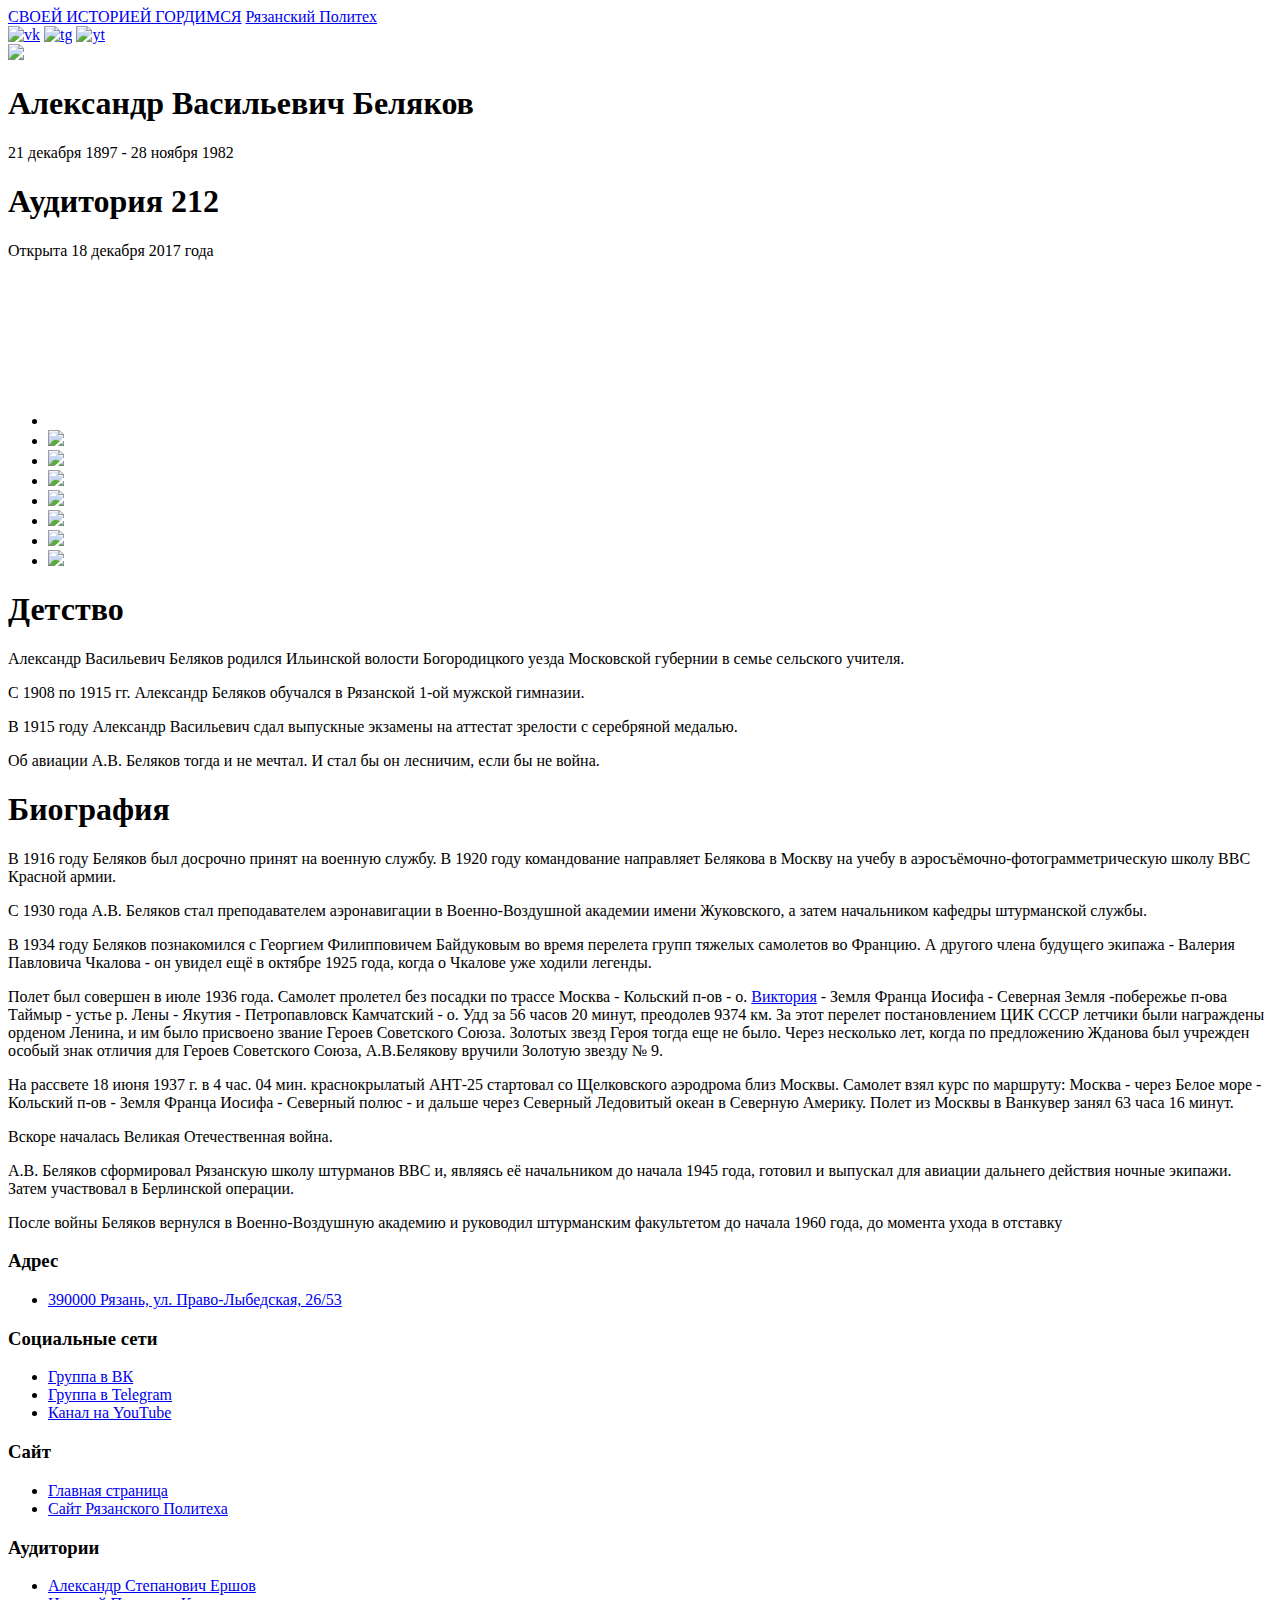
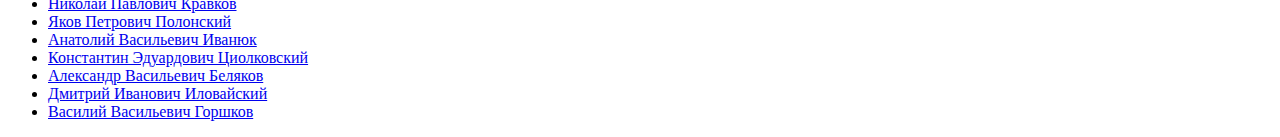
==== belyakov.html @ 304bb4c0 "Add files via upload" ====
<!DOCTYPE html>
<html>
<head>
    <meta charset="UTF-8">
    <meta http-equiv="X-UA-Compatible" content="IE=edge">
    <meta name="viewport" content="width=device-width, initial-scale=1.0">
    <link type="text/css" rel="stylesheet" href="css1/style.css" />
    <link type="text/css" rel="stylesheet" href="css1/lightslider.css" />
    <script src="https://ajax.googleapis.com/ajax/libs/jquery/3.6.4/jquery.min.js"></script>
    <script src="js/lightslider.js"></script>
    <script type="text/javascript" src="js/js1.js"></script>
    <title>Александр Васильевич Беляков | Своей историей гордимся!</title>
</head>
<body>
	<header class="header-background-audiences">
		<div class="header-container-audiences">
			<div class="logo-cont">
				<a href="site.html" class="logo">СВОЕЙ ИСТОРИЕЙ ГОРДИМСЯ</a>
				<a href="https://rimsou.ru/" target="_blank" class="logo politech">Рязанский Политех</a>
			</div>
			<nav class="header-navbar">
				<a href="https://vk.com/politech62" class="header-navbar-link">
					<img class="img-header" src="img/header/vk.png" alt="vk"></a>
				<a href="https://t.me/politech62" class="header-navbar-link">
					<img class="img-header" src="img/header/tg.png" alt="tg"></a>
				<a href="https://www.youtube.com/@user-tc1mk8qn7h" class="header-navbar-link">
					<img class="img-header" src="img/header/yt.png" alt="yt"></a>

			</nav>
		</div>
	</header>

    <main class="main-background">
            <div class="main-audiences">
                <div class="information-profile">
                    <div class="information-profile-avatar">
                        <img class = "information-avatar" src = "img/6.jpg">
                    </div>
                    <div class="other_inf">
                        <div class="information-profile-name_data">
                            <h1>Александр Васильевич Беляков</h1>
                            <p>21 декабря 1897 - 28 ноября 1982</p>
                        </div>
                        <div class="information-profile-audiences-data">
                            <h1>Аудитория 212</h1>
                            <p>Открыта 18 декабря 2017 года</p>
                        </div>
                    </div>
                </div>
            </div>
                <!-- /.information-profile -->
    </main>
        <div class="main-information">
            <div class="information-media">
                <ul id="lightSlider">
                    <li class="center"><iframe width="100%" height="100%" src="https://www.youtube.com/embed/oOJUbQZpJAs" title="Видеоэкскурсия по именной аудитории А  В  Белякова" frameborder="0" allow="accelerometer; autoplay; clipboard-write; encrypted-media; gyroscope; picture-in-picture; web-share" allowfullscreen></iframe></li>
                    <li class="center"><img src="img/audiences/belyakov/IMG_20210526_141753.jpg"></li>
                    <li class="center"><img src="img/audiences/belyakov/IMG_20210526_141808.jpg"></li>
                    <li class="center"><img src="img/audiences/belyakov/IMG_20210526_141554.jpg"></li>
                    <li class="center"><img src="img/audiences/belyakov/IMG_20210526_141559.jpg"></li>
                    <li class="center"><img src="img/audiences/belyakov/IMG_20210526_141615.jpg"></li>
                    <li class="center"><img src="img/audiences/belyakov/IMG_20210526_141625.jpg"></li>
                    <li class="center"><img src="img/audiences/belyakov/IMG_20210526_141708.jpg"></li>
                </ul>
            </div>

            <div class="information-text">
                <h1 class="about">Детство</h1>
                <p class="information-text-info">
                    Александр Васильевич Беляков родился Ильинской волости
                    Богородицкого уезда Московской губернии в семье сельского
                    учителя.
                </p>

                <p class="information-text-info">
                    С 1908 по 1915 гг. Александр Беляков обучался в Рязанской 1-ой
                    мужской гимназии.
                </p>

                <p class="information-text-info">
                    В 1915 году Александр Васильевич сдал выпускные экзамены на
                    аттестат зрелости с серебряной медалью.
                </p>

                <p class="information-text-info">
                    Об авиации А.В. Беляков тогда и не мечтал. И стал бы он
                    лесничим, если бы не война.
                </p>
            </div>

            <div class="information-text">
                <h1 class="about">Биография</h1>
                <p class="information-text-info">
                                    В 1916 году Беляков был досрочно
                    принят на военную службу. В 1920 году
                    командование направляет Белякова в
                    Москву на учебу в аэросъёмочно-фотограмметрическую школу
                    ВВС Красной армии.
                </p>

                <p class="information-text-info">
                    С 1930 года А.В. Беляков стал преподавателем
                    аэронавигации в Военно-Воздушной академии имени
                    Жуковского, а затем начальником кафедры штурманской
                    службы.
                </p>

                <p class="information-text-info">
                    В 1934 году Беляков познакомился с Георгием
                    Филипповичем Байдуковым во время
                    перелета групп тяжелых самолетов во
                    Францию. А другого члена будущего
                    экипажа - Валерия Павловича Чкалова -
                    он увидел ещё в октябре 1925 года, когда
                    о Чкалове уже ходили легенды.
                </p>

                <p class="information-text-info">
                    Полет был совершен в июле 1936 года. Самолет
                    пролетел без посадки по трассе Москва -
                    Кольский п-ов - о. 
                    <a class="mem" href="https://www.youtube.com/watch?v=dQw4w9WgXcQ">Виктория</a>
                     - Земля Франца
                    Иосифа - Северная Земля -побережье п-ова
                    Таймыр - устье р. Лены - Якутия -
                    Петропавловск Камчатский - о. Удд за 56 часов
                    20 минут, преодолев 9374 км. За этот перелет постановлением ЦИК
                    СССР летчики были награждены орденом Ленина, и им было
                    присвоено звание Героев Советского Союза. Золотых звезд Героя тогда
                    еще не было. Через несколько лет, когда по предложению Жданова был
                    учрежден особый знак отличия для Героев Советского Союза,
                    А.В.Белякову вручили Золотую звезду № 9.
                </p>
                
                <p class="information-text-info">
                    На рассвете 18 июня 1937 г. в 4 час. 04 мин.
                    краснокрылатый АНТ-25 стартовал со Щелковского аэродрома
                    близ Москвы. Самолет взял курс по маршруту: Москва - через
                    Белое море - Кольский п-ов - Земля Франца Иосифа - Северный
                    полюс - и дальше через Северный Ледовитый океан в Северную
                    Америку. Полет из Москвы в Ванкувер занял 63 часа 16 минут.
                </p>

                <p class="information-text-info">
                    Вскоре началась Великая Отечественная война.
                </p>

                <p class="information-text-info">
                    А.В. Беляков сформировал Рязанскую школу штурманов ВВС и,
                    являясь её начальником до начала 1945 года, готовил и выпускал для
                    авиации дальнего действия ночные экипажи. Затем участвовал в
                    Берлинской операции.
                </p>

                <p class="information-text-info">
                    После войны Беляков вернулся в Военно-Воздушную академию и
                    руководил штурманским факультетом до начала 1960 года, до момента
                    ухода в отставку
                </p>
            </div>
        </div>
<footer>
    <div class="footer-container">
        <div class="footer-column">
            <h3>Адрес</h3>
                <ul>
                    <li><a target="_blank" href="https://yandex.ru/profile/179745742133">390000 Рязань, ул. Право-Лыбедская, 26/53</a></li>
                </ul>
            <h3>Социальные сети</h3>
                <ul>
                    <li><a target="_blank" href="https://vk.com/politech62">Группа в ВК</a></li>
                    <li><a target="_blank" href="https://t.me/politech62">Группа в Telegram</a></li>
                    <li><a target="_blank" href="https://www.youtube.com/@user-tc1mk8qn7h">Канал на YouTube</a></li>
                </ul>
            <h3>Сайт</h3>
                <ul>
                    <li><a target="_self" href="site.html">Главная страница</a></li>
                    <li><a target="_blank" href="https://rimsou.ru/">Сайт Рязанского Политеха</a></li>
                </ul>
        </div>
        <div class="footer-column">
            <h3>Аудитории</h3>
            <ul>
                <li><a target="_self" href="Ershov.html">Александр Степанович Ершов</a></li>
                <li><a target="_self" href="kravkov.html">Николай Павлович Кравков</a></li>
                <li><a target="_self" href="polonsky.html">Яков Петрович Полонский</a></li>
                <li><a target="_self" href="ivanyuk.html">Анатолий Васильевич Иванюк</a></li>
                <li><a target="_self" href="tsiolkovsky.html">Константин Эдуардович Циолковский</a></li>
                <li><a target="_self" href="belyakov.html">Александр Васильевич Беляков</a></li>
                <li><a target="_self" href="ilovaisky.html">Дмитрий Иванович Иловайский</a></li>
                <li><a target="_self" href="gorshkov.html">Василий Васильевич Горшков</a></li>
            </ul>
        </div>
    </div>
</footer>
</body>
</html>
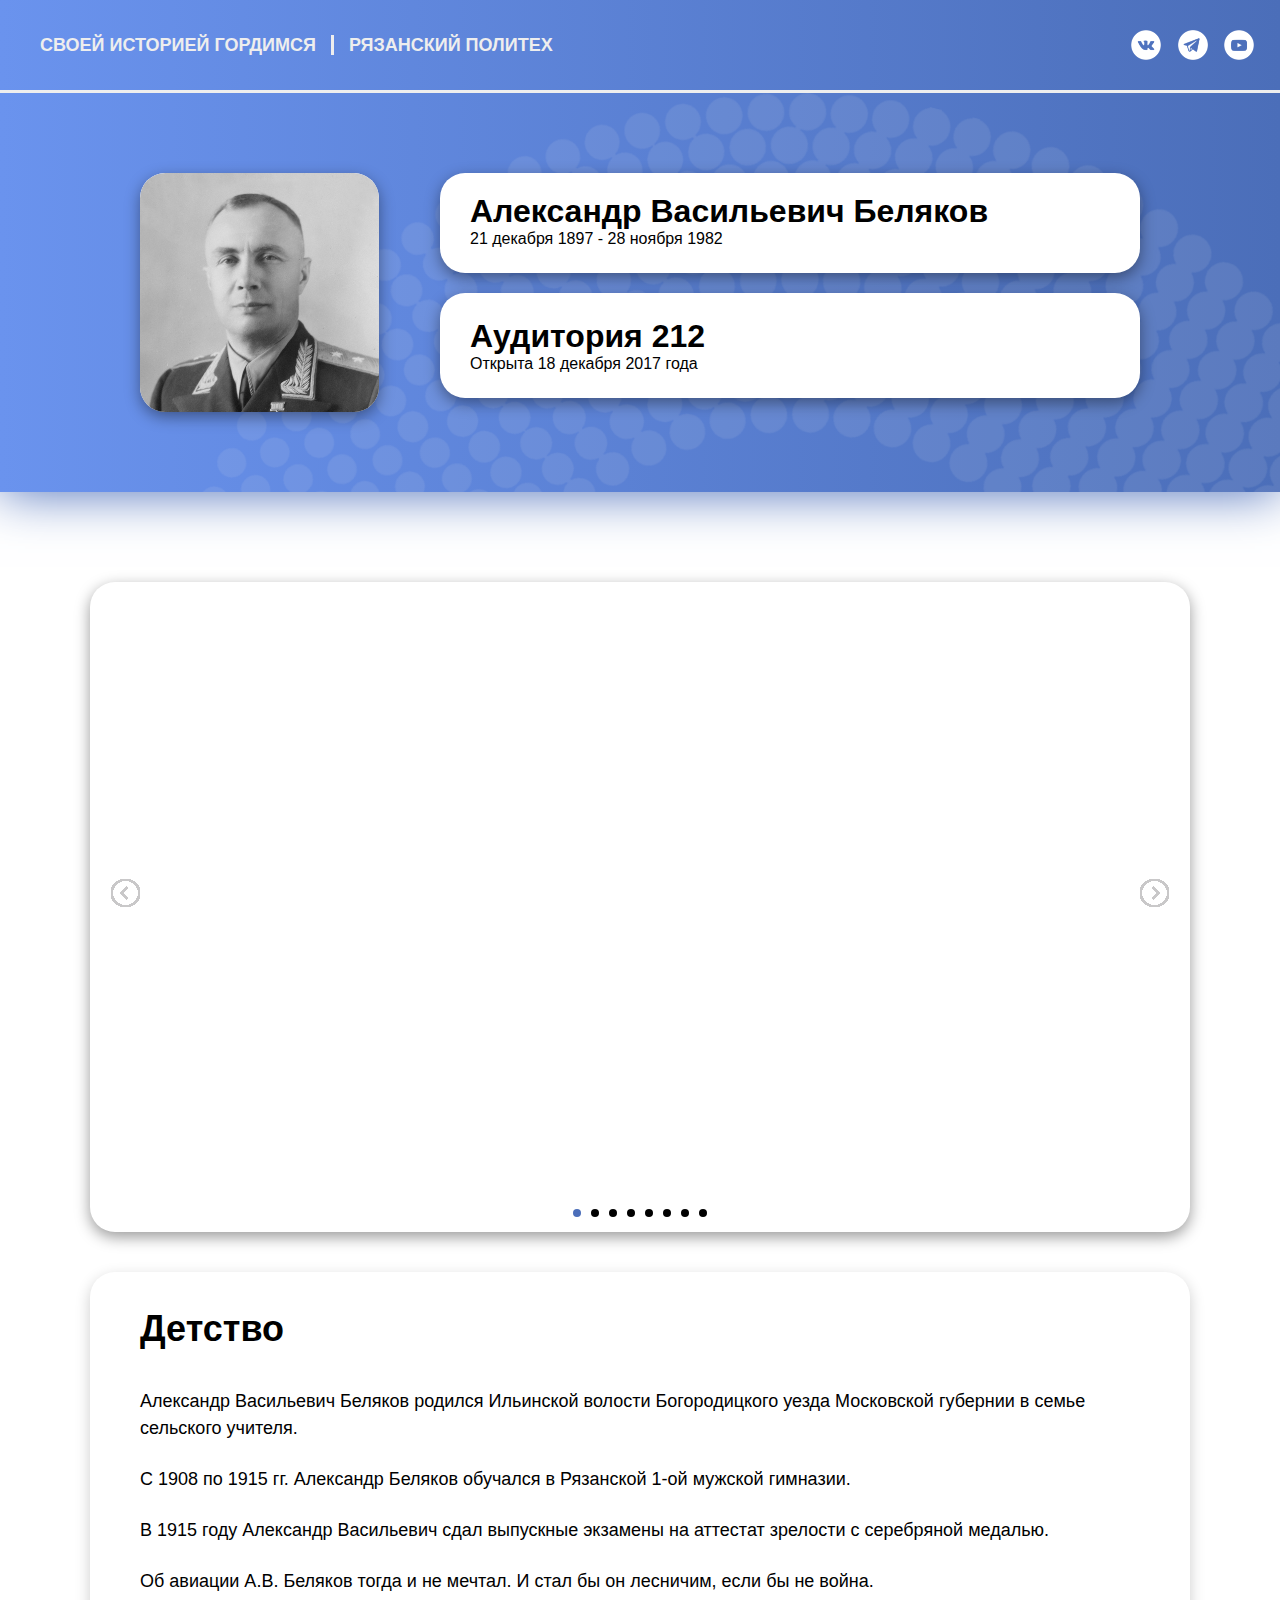
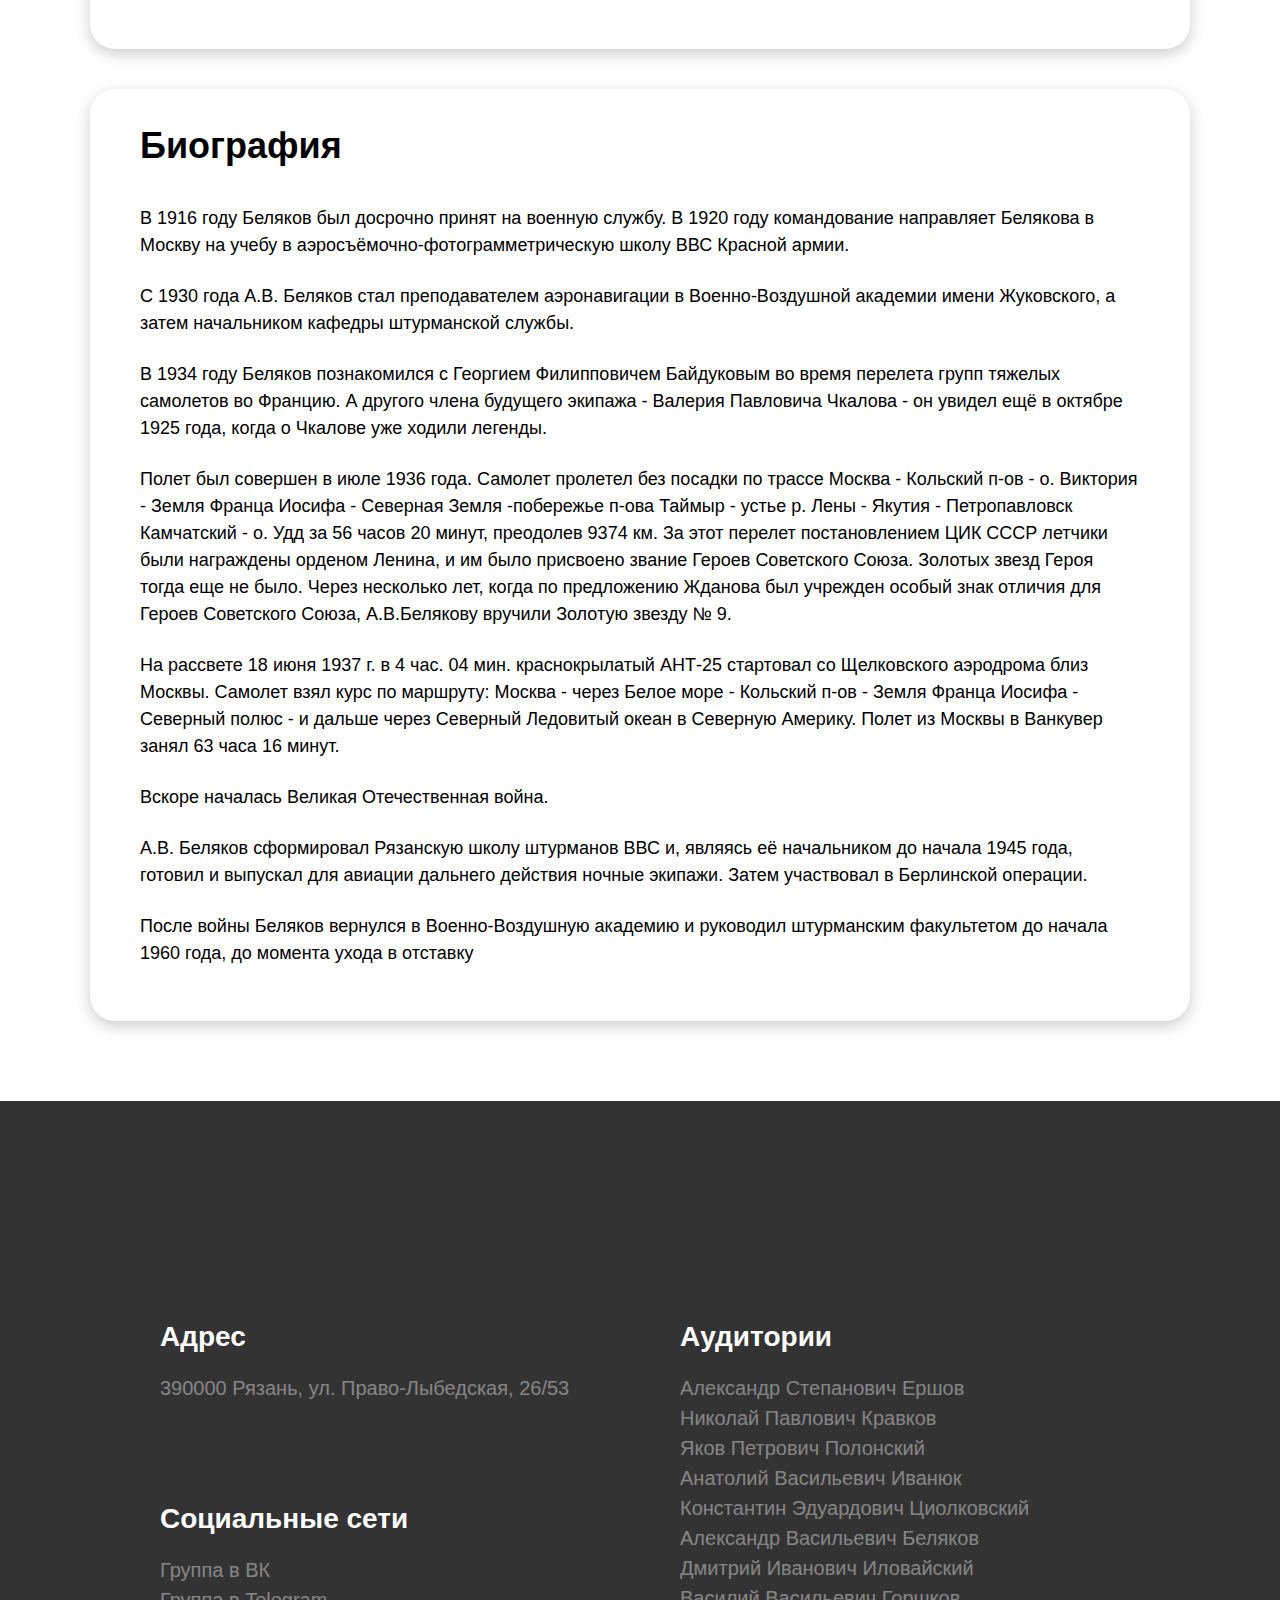
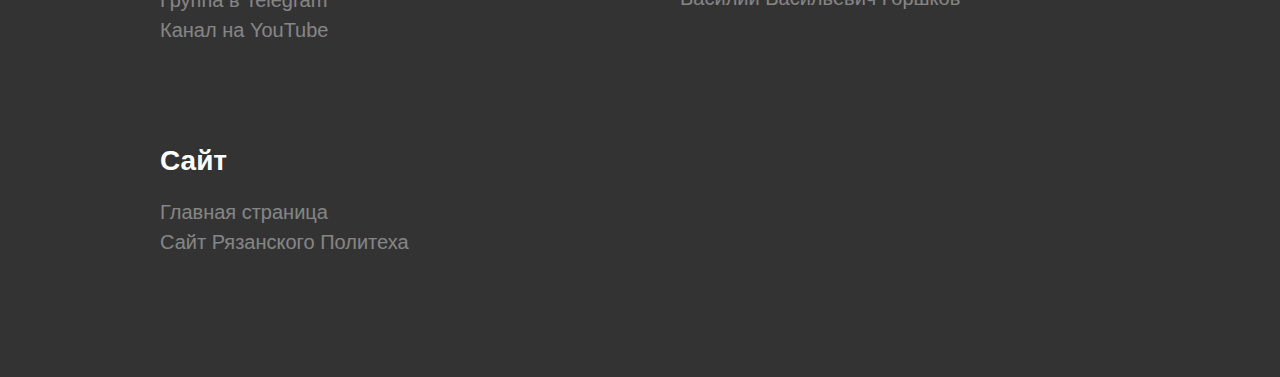
==== commit b7ca2b71: "Update belyakov.html" ====
--- a/belyakov.html
+++ b/belyakov.html
@@ -15,7 +15,7 @@
 	<header class="header-background-audiences">
 		<div class="header-container-audiences">
 			<div class="logo-cont">
-				<a href="site.html" class="logo">СВОЕЙ ИСТОРИЕЙ ГОРДИМСЯ</a>
+				<a href="index.html" class="logo">СВОЕЙ ИСТОРИЕЙ ГОРДИМСЯ</a>
 				<a href="https://rimsou.ru/" target="_blank" class="logo politech">Рязанский Политех</a>
 			</div>
 			<nav class="header-navbar">
@@ -194,4 +194,4 @@
     </div>
 </footer>
 </body>
-</html>+</html>
--- a/css1/style.css
+++ b/css1/style.css
@@ -0,0 +1,6 @@
+@import "reset.css";
+@import "parts/container.css";
+@import "parts/card.css";
+@import "parts/footer.css";
+@import "parts/header.css";
+@import "parts/main.css"
--- a/css1/lightslider.css
+++ b/css1/lightslider.css
@@ -0,0 +1,392 @@
+/*! lightslider - v1.1.3 - 2015-04-14
+* https://github.com/sachinchoolur/lightslider
+* Copyright (c) 2015 Sachin N; Licensed MIT */
+/** /!!! core css Should not edit !!!/**/
+
+.lSSlideOuter {
+    overflow: hidden;
+    -webkit-touch-callout: none;
+    -webkit-user-select: none;
+    -khtml-user-select: none;
+    -moz-user-select: none;
+    -ms-user-select: none;
+    user-select: none
+}
+.lightSlider:before, .lightSlider:after {
+    content: " ";
+    display: table;
+}
+.lightSlider {
+    overflow: hidden;
+    margin: 0;
+}
+.lSSlideWrapper {
+    max-width: 100%;
+    overflow: hidden;
+    position: relative;
+}
+.lSSlideWrapper > .lightSlider:after {
+    clear: both;
+}
+.lSSlideWrapper .lSSlide {
+    -webkit-transform: translate(0px, 0px);
+    -ms-transform: translate(0px, 0px);
+    transform: translate(0px, 0px);
+    -webkit-transition: all 1s;
+    -webkit-transition-property: -webkit-transform,height;
+    -moz-transition-property: -moz-transform,height;
+    transition-property: transform,height;
+    -webkit-transition-duration: inherit !important;
+    transition-duration: inherit !important;
+    -webkit-transition-timing-function: inherit !important;
+    transition-timing-function: inherit !important;
+}
+.lSSlideWrapper .lSFade {
+    position: relative;
+}
+.lSSlideWrapper .lSFade > * {
+    position: absolute !important;
+    top: 0;
+    left: 0;
+    z-index: 9;
+    margin-right: 0;
+    width: 100%;
+}
+.lSSlideWrapper.usingCss .lSFade > * {
+    opacity: 0;
+    -webkit-transition-delay: 0s;
+    transition-delay: 0s;
+    -webkit-transition-duration: inherit !important;
+    transition-duration: inherit !important;
+    -webkit-transition-property: opacity;
+    transition-property: opacity;
+    -webkit-transition-timing-function: inherit !important;
+    transition-timing-function: inherit !important;
+}
+.lSSlideWrapper .lSFade > *.active {
+    z-index: 10;
+}
+.lSSlideWrapper.usingCss .lSFade > *.active {
+    opacity: 1;
+}
+/** /!!! End of core css Should not edit !!!/**/
+
+/* Pager */
+.lSSlideOuter .lSPager.lSpg {
+    margin: 10px 0 0;
+    padding: 0;
+    text-align: center;
+}
+.lSSlideOuter .lSPager.lSpg > li {
+    cursor: pointer;
+    display: inline-block;
+    padding: 0 5px;
+}
+.lSSlideOuter .lSPager.lSpg > li a {
+    background-color: black;
+    border-radius: 30px;
+    display: inline-block;
+    height: 8px;
+    overflow: hidden;
+    text-indent: -999em;
+    width: 8px;
+    position: relative;
+    z-index: 99;
+    -webkit-transition: all 0.5s linear 0s;
+    transition: all 0.5s linear 0s;
+}
+.lSSlideOuter .lSPager.lSpg > li:hover a, .lSSlideOuter .lSPager.lSpg > li.active a {
+    background-color: #4b6eb9;
+}
+.lSSlideOuter .media {
+    opacity: 0.8;
+}
+.lSSlideOuter .media.active {
+    opacity: 1;
+}
+/* End of pager */
+
+/** Gallery */
+.lSSlideOuter .lSPager.lSGallery {
+    list-style: none outside none;
+    padding-left: 0;
+    margin: 0;
+    overflow: hidden;
+    transform: translate3d(0px, 0px, 0px);
+    -moz-transform: translate3d(0px, 0px, 0px);
+    -ms-transform: translate3d(0px, 0px, 0px);
+    -webkit-transform: translate3d(0px, 0px, 0px);
+    -o-transform: translate3d(0px, 0px, 0px);
+    -webkit-transition-property: -webkit-transform;
+    -moz-transition-property: -moz-transform;
+    -webkit-touch-callout: none;
+    -webkit-user-select: none;
+    -khtml-user-select: none;
+    -moz-user-select: none;
+    -ms-user-select: none;
+    user-select: none;
+}
+.lSSlideOuter .lSPager.lSGallery li {
+    overflow: hidden;
+    -webkit-transition: border-radius 0.12s linear 0s 0.35s linear 0s;
+    transition: border-radius 0.12s linear 0s 0.35s linear 0s;
+}
+.lSSlideOuter .lSPager.lSGallery li.active, .lSSlideOuter .lSPager.lSGallery li:hover {
+    border-radius: 5px;
+}
+.lSSlideOuter .lSPager.lSGallery img {
+    display: block;
+    height: auto;
+    max-width: 100%;
+}
+.lSSlideOuter .lSPager.lSGallery:before, .lSSlideOuter .lSPager.lSGallery:after {
+    content: " ";
+    display: table;
+}
+.lSSlideOuter .lSPager.lSGallery:after {
+    clear: both;
+}
+/* End of Gallery*/
+
+/* slider actions */
+.lSAction > a {
+    width: 32px;
+    display: block;
+    top: 50%;
+    height: 32px;
+    background-image: url('../img/controls.png');
+    cursor: pointer;
+    position: absolute;
+    z-index: 99;
+    margin-top: -16px;
+    opacity: 0.5;
+    -webkit-transition: opacity 0.35s linear 0s;
+    transition: opacity 0.35s linear 0s;
+}
+.lSAction > a:hover {
+    opacity: 1;
+}
+.lSAction > .lSPrev {
+    background-position: 0 0;
+    left: 10px;
+}
+.lSAction > .lSNext {
+    background-position: -32px 0;
+    right: 10px;
+}
+.lSAction > a.disabled {
+    pointer-events: none;
+}
+.cS-hidden {
+    height: 1px;
+    opacity: 0;
+    filter: alpha(opacity=0);
+    overflow: hidden;
+}
+
+
+/* vertical */
+.lSSlideOuter.vertical {
+    position: relative;
+}
+.lSSlideOuter.vertical.noPager {
+    padding-right: 0px !important;
+}
+.lSSlideOuter.vertical .lSGallery {
+    position: absolute !important;
+    right: 0;
+    top: 0;
+}
+.lSSlideOuter.vertical .lightSlider > * {
+    width: 100% !important;
+    max-width: none !important;
+}
+
+/* vertical controlls */
+.lSSlideOuter.vertical .lSAction > a {
+    left: 50%;
+    margin-left: -14px;
+    margin-top: 0;
+}
+.lSSlideOuter.vertical .lSAction > .lSNext {
+    background-position: 31px -31px;
+    bottom: 10px;
+    top: auto;
+}
+.lSSlideOuter.vertical .lSAction > .lSPrev {
+    background-position: 0 -31px;
+    bottom: auto;
+    top: 10px;
+}
+/* vertical */
+
+
+/* Rtl */
+.lSSlideOuter.lSrtl {
+    direction: rtl;
+}
+.lSSlideOuter .lightSlider, .lSSlideOuter .lSPager {
+    padding-left: 0;
+    list-style: none outside none;
+}
+.lSSlideOuter.lSrtl .lightSlider, .lSSlideOuter.lSrtl .lSPager {
+    padding-right: 0;
+}
+.lSSlideOuter .lightSlider > *,  .lSSlideOuter .lSGallery li {
+    float: left;
+}
+.lSSlideOuter.lSrtl .lightSlider > *,  .lSSlideOuter.lSrtl .lSGallery li {
+    float: right !important;
+}
+/* Rtl */
+
+@-webkit-keyframes rightEnd {
+    0% {
+        left: 0;
+    }
+
+    50% {
+        left: -15px;
+    }
+
+    100% {
+        left: 0;
+    }
+}
+@keyframes rightEnd {
+    0% {
+        left: 0;
+    }
+
+    50% {
+        left: -15px;
+    }
+
+    100% {
+        left: 0;
+    }
+}
+@-webkit-keyframes topEnd {
+    0% {
+        top: 0;
+    }
+
+    50% {
+        top: -15px;
+    }
+
+    100% {
+        top: 0;
+    }
+}
+@keyframes topEnd {
+    0% {
+        top: 0;
+    }
+
+    50% {
+        top: -15px;
+    }
+
+    100% {
+        top: 0;
+    }
+}
+@-webkit-keyframes leftEnd {
+    0% {
+        left: 0;
+    }
+
+    50% {
+        left: 15px;
+    }
+
+    100% {
+        left: 0;
+    }
+}
+@keyframes leftEnd {
+    0% {
+        left: 0;
+    }
+
+    50% {
+        left: 15px;
+    }
+
+    100% {
+        left: 0;
+    }
+}
+@-webkit-keyframes bottomEnd {
+    0% {
+        bottom: 0;
+    }
+
+    50% {
+        bottom: -15px;
+    }
+
+    100% {
+        bottom: 0;
+    }
+}
+@keyframes bottomEnd {
+    0% {
+        bottom: 0;
+    }
+
+    50% {
+        bottom: -15px;
+    }
+
+    100% {
+        bottom: 0;
+    }
+}
+.lSSlideOuter .rightEnd {
+    -webkit-animation: rightEnd 0.3s;
+    animation: rightEnd 0.3s;
+    position: relative;
+}
+.lSSlideOuter .leftEnd {
+    -webkit-animation: leftEnd 0.3s;
+    animation: leftEnd 0.3s;
+    position: relative;
+}
+.lSSlideOuter.vertical .rightEnd {
+    -webkit-animation: topEnd 0.3s;
+    animation: topEnd 0.3s;
+    position: relative;
+}
+.lSSlideOuter.vertical .leftEnd {
+    -webkit-animation: bottomEnd 0.3s;
+    animation: bottomEnd 0.3s;
+    position: relative;
+}
+.lSSlideOuter.lSrtl .rightEnd {
+    -webkit-animation: leftEnd 0.3s;
+    animation: leftEnd 0.3s;
+    position: relative;
+}
+.lSSlideOuter.lSrtl .leftEnd {
+    -webkit-animation: rightEnd 0.3s;
+    animation: rightEnd 0.3s;
+    position: relative;
+}
+/*/  GRab cursor */
+.lightSlider.lsGrab > * {
+  cursor: -webkit-grab;
+  cursor: -moz-grab;
+  cursor: -o-grab;
+  cursor: -ms-grab;
+  cursor: grab;
+}
+.lightSlider.lsGrabbing > * {
+  cursor: move;
+  cursor: -webkit-grabbing;
+  cursor: -moz-grabbing;
+  cursor: -o-grabbing;
+  cursor: -ms-grabbing;
+  cursor: grabbing;
+}
